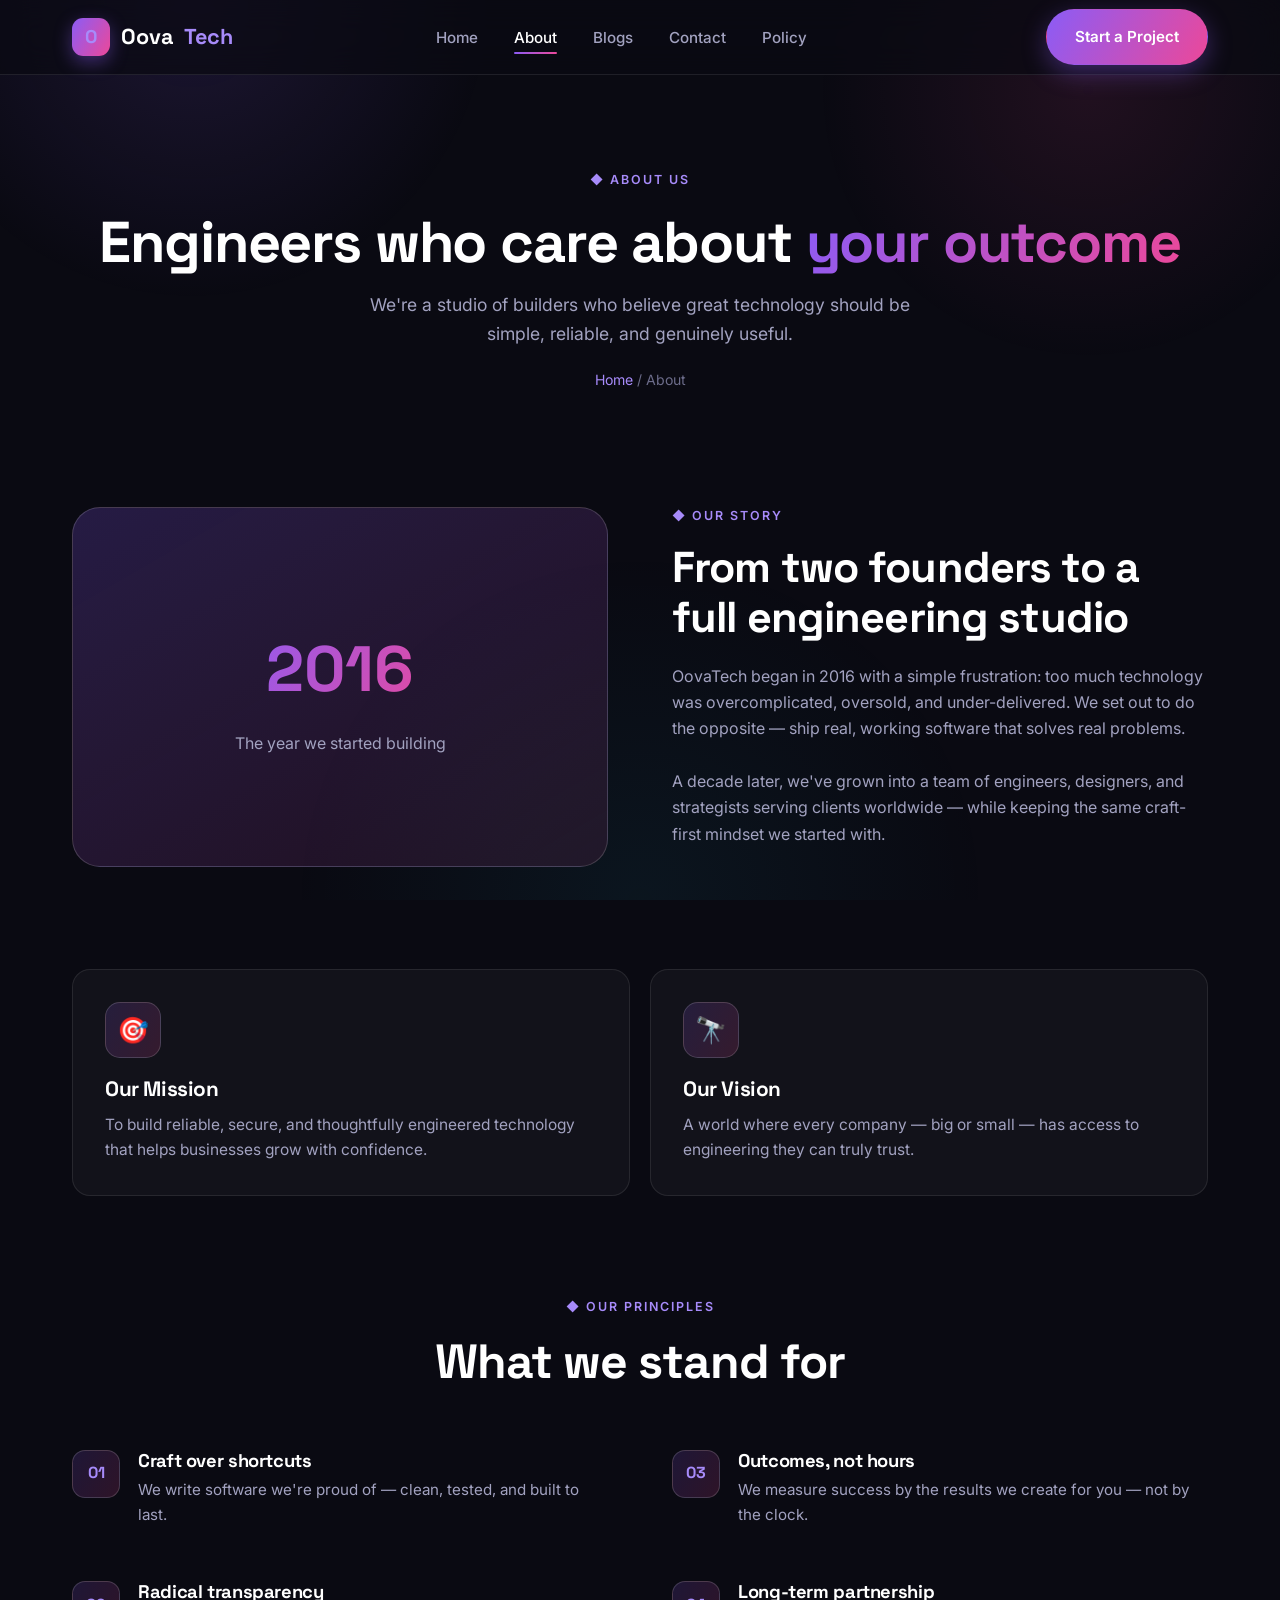
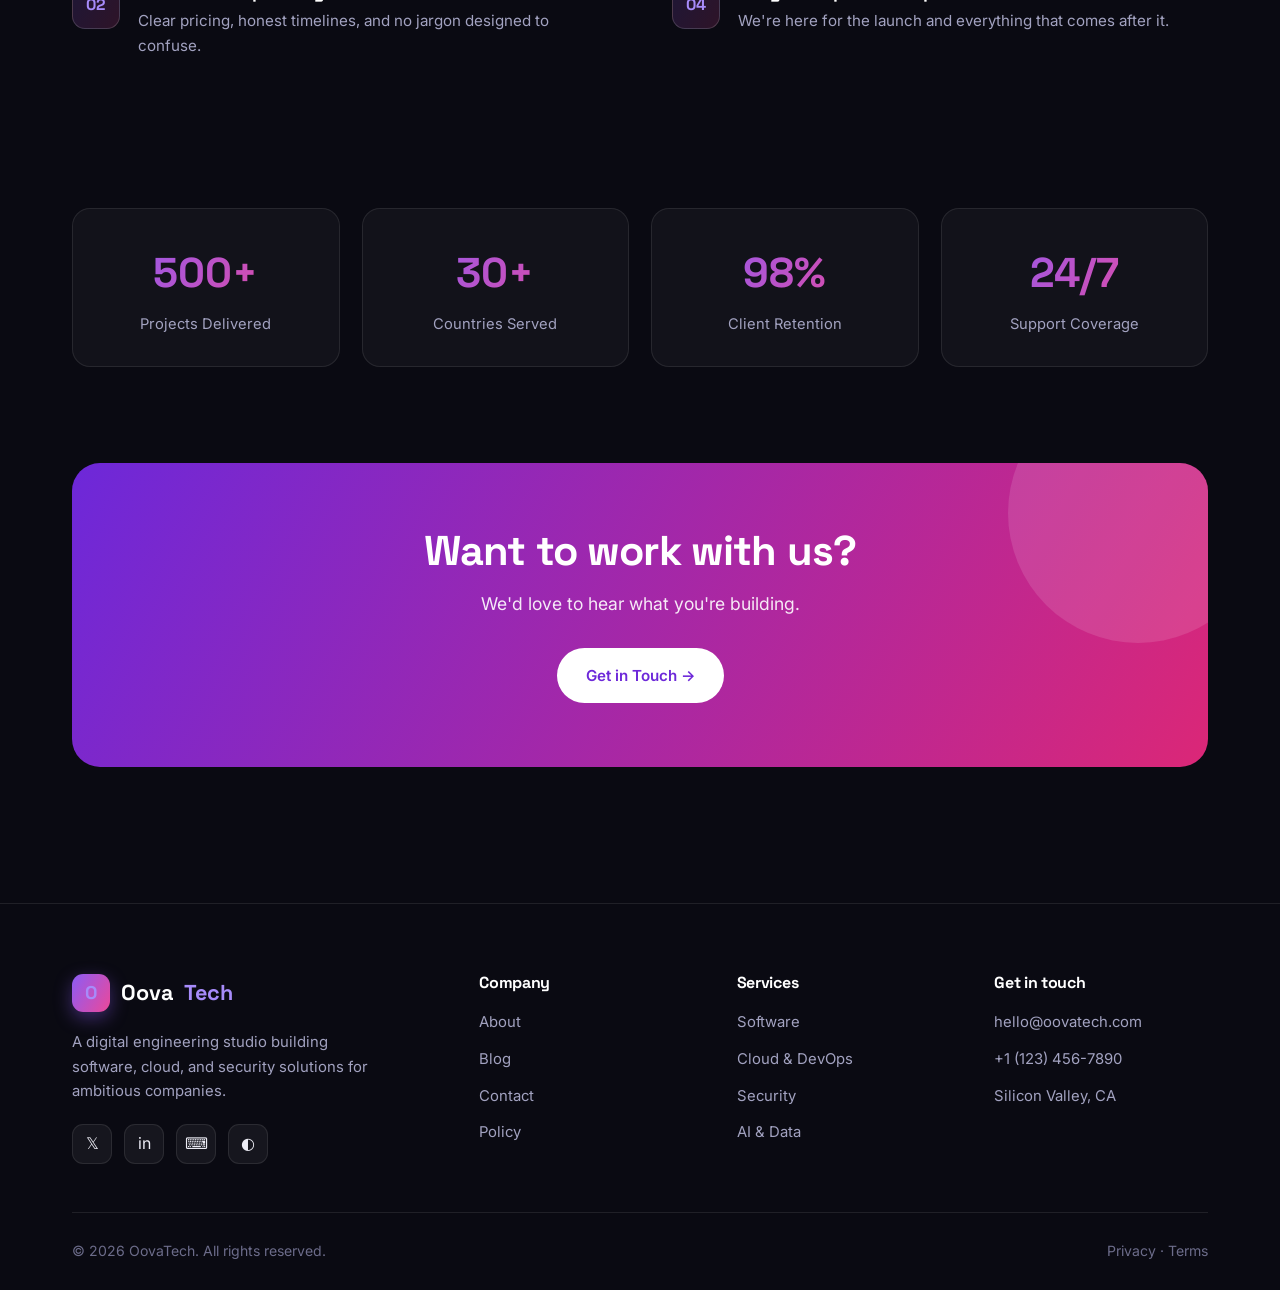
==== about.html @ 1ac3c8c9 "first commit" ====
<!DOCTYPE html>
<html lang="en">
<head>
  <meta charset="UTF-8" />
  <meta name="viewport" content="width=device-width, initial-scale=1.0" />
  <meta name="description" content="About OovaTech — our story, mission, and the principles behind how we build." />
  <title>About — OovaTech</title>
  <link rel="preconnect" href="https://fonts.googleapis.com" />
  <link rel="preconnect" href="https://fonts.gstatic.com" crossorigin />
  <link href="https://fonts.googleapis.com/css2?family=Inter:wght@400;500;600;700&family=Space+Grotesk:wght@500;600;700&display=swap" rel="stylesheet" />
  <link rel="stylesheet" href="css/style.css" />
</head>
<body>

  <header class="header">
    <div class="container nav">
      <a href="index.html" class="logo"><span class="logo-mark">O</span> Oova<span>Tech</span></a>
      <nav>
        <ul class="nav-links">
          <li><a href="index.html">Home</a></li>
          <li><a href="about.html" class="active">About</a></li>
          <li><a href="blogs.html">Blogs</a></li>
          <li><a href="contact.html">Contact</a></li>
          <li><a href="policy.html">Policy</a></li>
          <li><a href="contact.html" class="btn btn-primary">Start a Project</a></li>
        </ul>
      </nav>
      <div class="nav-cta">
        <a href="contact.html" class="btn btn-primary">Start a Project</a>
        <button class="hamburger" aria-label="Toggle menu" aria-expanded="false"><span></span><span></span><span></span></button>
      </div>
    </div>
  </header>

  <section class="page-hero">
    <div class="container">
      <span class="eyebrow">◆ About Us</span>
      <h1>Engineers who care about <span class="grad-text">your outcome</span></h1>
      <p>We're a studio of builders who believe great technology should be simple, reliable, and genuinely useful.</p>
      <div class="breadcrumb"><a href="index.html">Home</a> / About</div>
    </div>
  </section>

  <!-- Story -->
  <section class="section" style="padding-top:40px">
    <div class="container split">
      <div class="visual-card"><div><div class="big grad-text">2016</div><div class="cap">The year we started building</div></div></div>
      <div>
        <span class="eyebrow">◆ Our Story</span>
        <h2>From two founders to a full engineering studio</h2>
        <p>OovaTech began in 2016 with a simple frustration: too much technology was overcomplicated, oversold, and under-delivered. We set out to do the opposite — ship real, working software that solves real problems.</p>
        <p>A decade later, we've grown into a team of engineers, designers, and strategists serving clients worldwide — while keeping the same craft-first mindset we started with.</p>
      </div>
    </div>
  </section>

  <!-- Mission / Vision -->
  <section class="section" style="padding-top:0">
    <div class="container">
      <div class="bento" style="grid-template-columns:repeat(2,1fr)">
        <div class="tile"><div class="ic">🎯</div><h3>Our Mission</h3><p>To build reliable, secure, and thoughtfully engineered technology that helps businesses grow with confidence.</p></div>
        <div class="tile"><div class="ic">🔭</div><h3>Our Vision</h3><p>A world where every company — big or small — has access to engineering they can truly trust.</p></div>
      </div>
    </div>
  </section>

  <!-- Values -->
  <section class="section" style="padding-top:0">
    <div class="container">
      <div class="section-head">
        <span class="eyebrow">◆ Our Principles</span>
        <h2>What we stand for</h2>
      </div>
      <div class="split" style="align-items:start">
        <div>
          <div class="value-item"><div class="value-num">01</div><div><h3>Craft over shortcuts</h3><p>We write software we're proud of — clean, tested, and built to last.</p></div></div>
          <div class="value-item"><div class="value-num">02</div><div><h3>Radical transparency</h3><p>Clear pricing, honest timelines, and no jargon designed to confuse.</p></div></div>
        </div>
        <div>
          <div class="value-item"><div class="value-num">03</div><div><h3>Outcomes, not hours</h3><p>We measure success by the results we create for you — not by the clock.</p></div></div>
          <div class="value-item"><div class="value-num">04</div><div><h3>Long-term partnership</h3><p>We're here for the launch and everything that comes after it.</p></div></div>
        </div>
      </div>
    </div>
  </section>

  <!-- Stats -->
  <section class="section" style="padding-top:0">
    <div class="container">
      <div class="stats-band">
        <div class="stat"><div class="num grad-text">500+</div><div class="lbl">Projects Delivered</div></div>
        <div class="stat"><div class="num grad-text">30+</div><div class="lbl">Countries Served</div></div>
        <div class="stat"><div class="num grad-text">98%</div><div class="lbl">Client Retention</div></div>
        <div class="stat"><div class="num grad-text">24/7</div><div class="lbl">Support Coverage</div></div>
      </div>
    </div>
  </section>

  <!-- CTA -->
  <section class="section" style="padding-top:0">
    <div class="container">
      <div class="cta-band">
        <h2>Want to work with us?</h2>
        <p>We'd love to hear what you're building.</p>
        <a href="contact.html" class="btn btn-white">Get in Touch →</a>
      </div>
    </div>
  </section>

  <footer class="footer">
    <div class="container">
      <div class="footer-grid">
        <div class="footer-about">
          <a href="index.html" class="logo"><span class="logo-mark">O</span> Oova<span>Tech</span></a>
          <p>A digital engineering studio building software, cloud, and security solutions for ambitious companies.</p>
          <div class="socials"><a href="#">𝕏</a><a href="#">in</a><a href="#">⌨</a><a href="#">◐</a></div>
        </div>
        <div class="footer-col"><h4>Company</h4><a href="about.html">About</a><a href="blogs.html">Blog</a><a href="contact.html">Contact</a><a href="policy.html">Policy</a></div>
        <div class="footer-col"><h4>Services</h4><a href="index.html#services">Software</a><a href="index.html#services">Cloud &amp; DevOps</a><a href="index.html#services">Security</a><a href="index.html#services">AI &amp; Data</a></div>
        <div class="footer-col"><h4>Get in touch</h4><a href="mailto:hello@oovatech.com">hello@oovatech.com</a><a href="tel:+11234567890">+1 (123) 456-7890</a><a href="#">Silicon Valley, CA</a></div>
      </div>
      <div class="footer-bottom">
        <p>© <span class="year">2026</span> OovaTech. All rights reserved.</p>
        <p><a href="policy.html">Privacy</a> · <a href="policy.html#terms">Terms</a></p>
      </div>
    </div>
  </footer>

  <script src="js/main.js"></script>
</body>
</html>
---- css/style.css ----
/* ==========================================================
   OovaTech — "Midnight" Dark Theme
   Full responsive redesign
   ========================================================== */

:root {
  --bg: #0a0a12;
  --bg-2: #101020;
  --bg-3: #16162b;
  --card: rgba(255, 255, 255, .035);
  --card-hover: rgba(255, 255, 255, .06);
  --border: rgba(255, 255, 255, .09);
  --border-strong: rgba(255, 255, 255, .16);

  --text: #ececf5;
  --text-soft: #a2a2c0;
  --text-dim: #6c6c8a;

  --violet: #8b5cf6;
  --violet-light: #a78bfa;
  --fuchsia: #ec4899;
  --cyan: #22d3ee;
  --grad: linear-gradient(120deg, #8b5cf6, #ec4899);
  --grad-soft: linear-gradient(120deg, rgba(139,92,246,.16), rgba(236,72,153,.16));

  --radius: 18px;
  --radius-sm: 12px;
  --radius-lg: 28px;
  --max: 1180px;
  --header-h: 74px;
  --ease: .3s cubic-bezier(.4, 0, .2, 1);
}

* { margin: 0; padding: 0; box-sizing: border-box; }
html { scroll-behavior: smooth; }

body {
  font-family: 'Inter', -apple-system, BlinkMacSystemFont, 'Segoe UI', Roboto, sans-serif;
  background: var(--bg);
  color: var(--text);
  line-height: 1.65;
  -webkit-font-smoothing: antialiased;
  overflow-x: hidden;
  position: relative;
}

/* Ambient glow background */
body::before {
  content: '';
  position: fixed;
  inset: 0;
  z-index: -1;
  background:
    radial-gradient(600px circle at 15% 0%, rgba(139, 92, 246, .14), transparent 50%),
    radial-gradient(600px circle at 85% 10%, rgba(236, 72, 153, .10), transparent 45%),
    radial-gradient(700px circle at 50% 100%, rgba(34, 211, 238, .06), transparent 50%);
  pointer-events: none;
}

img { max-width: 100%; display: block; }
a { text-decoration: none; color: inherit; }
ul { list-style: none; }

h1, h2, h3, h4 {
  font-family: 'Space Grotesk', 'Inter', sans-serif;
  line-height: 1.15;
  font-weight: 700;
  color: #fff;
  letter-spacing: -.02em;
}

.container { width: 100%; max-width: var(--max); margin: 0 auto; padding: 0 22px; }

.section { padding: 96px 0; }

.grad-text {
  background: var(--grad);
  -webkit-background-clip: text;
  background-clip: text;
  -webkit-text-fill-color: transparent;
}

.eyebrow {
  display: inline-flex;
  align-items: center;
  gap: 8px;
  color: var(--violet-light);
  font-weight: 600;
  font-size: .78rem;
  letter-spacing: 2px;
  text-transform: uppercase;
}

.section-head { text-align: center; max-width: 620px; margin: 0 auto 60px; }
.section-head h2 { font-size: clamp(2rem, 4.5vw, 3rem); margin: 16px 0 14px; }
.section-head p { color: var(--text-soft); font-size: 1.08rem; }

/* ===== Buttons ===== */
.btn {
  display: inline-flex;
  align-items: center;
  gap: 9px;
  padding: 14px 28px;
  border-radius: 40px;
  font-weight: 600;
  font-size: .95rem;
  cursor: pointer;
  border: 1px solid transparent;
  transition: var(--ease);
  white-space: nowrap;
}
.btn-primary { background: var(--grad); color: #fff; box-shadow: 0 8px 24px rgba(139, 92, 246, .35); }
.btn-primary:hover { transform: translateY(-2px); box-shadow: 0 12px 32px rgba(236, 72, 153, .45); }
.btn-ghost { background: rgba(255,255,255,.04); color: #fff; border-color: var(--border-strong); }
.btn-ghost:hover { background: rgba(255,255,255,.09); transform: translateY(-2px); }

/* ===== Header ===== */
.header {
  position: sticky;
  top: 0;
  z-index: 1000;
  background: rgba(10, 10, 18, .72);
  backdrop-filter: blur(16px);
  border-bottom: 1px solid var(--border);
}
.nav { height: var(--header-h); display: flex; align-items: center; justify-content: space-between; }
.logo { display: flex; align-items: center; gap: 11px; font-family: 'Space Grotesk', sans-serif; font-weight: 700; font-size: 1.35rem; color: #fff; }
.logo-mark {
  width: 38px; height: 38px;
  border-radius: 11px;
  background: var(--grad);
  display: grid; place-items: center;
  color: #fff; font-weight: 700; font-size: 1.15rem;
  box-shadow: 0 6px 18px rgba(139, 92, 246, .4);
}
.logo span { color: var(--violet-light); }

.nav-links { display: flex; align-items: center; gap: 36px; }
.nav-links a { font-weight: 500; color: var(--text-soft); font-size: .95rem; transition: var(--ease); position: relative; }
.nav-links a:hover, .nav-links a.active { color: #fff; }
.nav-links a.active::after {
  content: ''; position: absolute; left: 0; bottom: -7px;
  width: 100%; height: 2px; background: var(--grad); border-radius: 2px;
}
.nav-cta { display: flex; align-items: center; gap: 14px; }
.nav-links .btn { display: none; }

.hamburger { display: none; flex-direction: column; gap: 5px; background: none; border: none; cursor: pointer; padding: 6px; }
.hamburger span { width: 26px; height: 2.5px; background: #fff; border-radius: 3px; transition: var(--ease); }
.hamburger.open span:nth-child(1) { transform: translateY(7.5px) rotate(45deg); }
.hamburger.open span:nth-child(2) { opacity: 0; }
.hamburger.open span:nth-child(3) { transform: translateY(-7.5px) rotate(-45deg); }

/* ===== Hero ===== */
.hero { padding: 110px 0 90px; text-align: center; }
.hero-badge {
  display: inline-flex; align-items: center; gap: 9px;
  background: var(--grad-soft);
  border: 1px solid var(--border-strong);
  color: var(--text); padding: 8px 18px; border-radius: 40px;
  font-size: .82rem; font-weight: 500; margin-bottom: 28px;
}
.hero-badge .pill { background: var(--grad); color: #fff; padding: 2px 10px; border-radius: 20px; font-size: .72rem; font-weight: 700; }
.hero h1 { font-size: clamp(2.4rem, 6.5vw, 4.6rem); max-width: 900px; margin: 0 auto 24px; line-height: 1.08; }
.hero p { font-size: clamp(1.05rem, 2vw, 1.25rem); color: var(--text-soft); max-width: 620px; margin: 0 auto 38px; }
.hero-actions { display: flex; gap: 15px; justify-content: center; flex-wrap: wrap; }
.hero-trust { margin-top: 60px; }
.hero-trust .lbl { color: var(--text-dim); font-size: .8rem; letter-spacing: 1.5px; text-transform: uppercase; margin-bottom: 20px; }
.hero-logos { display: flex; gap: 40px; justify-content: center; flex-wrap: wrap; opacity: .7; }
.hero-logos span { font-family: 'Space Grotesk', sans-serif; font-weight: 700; font-size: 1.25rem; color: var(--text-soft); }

/* ===== Stats band ===== */
.stats-band {
  display: grid; grid-template-columns: repeat(4, 1fr); gap: 22px;
}
.stat {
  background: var(--card);
  border: 1px solid var(--border);
  border-radius: var(--radius);
  padding: 30px 24px;
  text-align: center;
}
.stat .num { font-family: 'Space Grotesk', sans-serif; font-size: 2.6rem; font-weight: 700; }
.stat .lbl { color: var(--text-soft); font-size: .92rem; margin-top: 4px; }

/* ===== Bento / cards ===== */
.bento {
  display: grid;
  grid-template-columns: repeat(3, 1fr);
  gap: 20px;
}
.tile {
  background: var(--card);
  border: 1px solid var(--border);
  border-radius: var(--radius);
  padding: 32px;
  transition: var(--ease);
  position: relative;
  overflow: hidden;
}
.tile::after {
  content: '';
  position: absolute;
  inset: 0;
  background: var(--grad-soft);
  opacity: 0;
  transition: var(--ease);
  pointer-events: none;
}
.tile:hover { transform: translateY(-6px); border-color: var(--border-strong); background: var(--card-hover); }
.tile:hover::after { opacity: 1; }
.tile > * { position: relative; z-index: 1; }
.tile.wide { grid-column: span 2; }
.tile .ic {
  width: 56px; height: 56px; border-radius: 15px;
  background: var(--grad-soft);
  border: 1px solid var(--border-strong);
  display: grid; place-items: center; font-size: 1.6rem; margin-bottom: 20px;
}
.tile h3 { font-size: 1.3rem; margin-bottom: 10px; }
.tile p { color: var(--text-soft); font-size: .97rem; }

/* ===== Split ===== */
.split { display: grid; grid-template-columns: 1fr 1fr; gap: 64px; align-items: center; }
.split h2 { font-size: clamp(1.9rem, 4vw, 2.7rem); margin: 16px 0 20px; }
.split p { color: var(--text-soft); margin-bottom: 26px; }
.check-list li { display: flex; align-items: flex-start; gap: 13px; margin-bottom: 15px; color: var(--text-soft); }
.check-list .tick {
  flex-shrink: 0; width: 24px; height: 24px; border-radius: 50%;
  background: var(--grad); color: #fff; display: grid; place-items: center;
  font-size: .72rem; font-weight: 800;
}
.visual-card {
  border-radius: var(--radius-lg);
  background: linear-gradient(150deg, rgba(139,92,246,.22), rgba(236,72,153,.1));
  border: 1px solid var(--border-strong);
  min-height: 360px;
  display: grid; place-items: center;
  padding: 40px; text-align: center;
  position: relative; overflow: hidden;
}
.visual-card .big { font-family: 'Space Grotesk', sans-serif; font-size: 4rem; font-weight: 700; }
.visual-card .cap { color: var(--text-soft); margin-top: 8px; }

/* ===== Process ===== */
.process-grid { display: grid; grid-template-columns: repeat(4, 1fr); gap: 22px; }
.step {
  background: var(--card);
  border: 1px solid var(--border);
  border-radius: var(--radius);
  padding: 30px 26px;
  position: relative;
}
.step .step-num {
  font-family: 'Space Grotesk', sans-serif;
  font-size: 2.6rem; font-weight: 700;
  background: var(--grad); -webkit-background-clip: text; background-clip: text; -webkit-text-fill-color: transparent;
  line-height: 1; margin-bottom: 14px;
}
.step h3 { font-size: 1.15rem; margin-bottom: 8px; }
.step p { color: var(--text-soft); font-size: .93rem; }

/* ===== Blog cards ===== */
.blog-grid { display: grid; grid-template-columns: repeat(3, 1fr); gap: 22px; }
.blog-card {
  background: var(--card);
  border: 1px solid var(--border);
  border-radius: var(--radius);
  overflow: hidden;
  transition: var(--ease);
  display: flex; flex-direction: column;
}
.blog-card:hover { transform: translateY(-6px); border-color: var(--border-strong); }
.blog-thumb {
  height: 170px; display: grid; place-items: center; font-size: 2.8rem;
  background: linear-gradient(135deg, #6d28d9, #db2777);
}
.blog-card:nth-child(3n+2) .blog-thumb { background: linear-gradient(135deg, #0891b2, #7c3aed); }
.blog-card:nth-child(3n) .blog-thumb { background: linear-gradient(135deg, #db2777, #f59e0b); }
.blog-body { padding: 26px; flex: 1; display: flex; flex-direction: column; }
.blog-tag {
  align-self: flex-start;
  background: var(--grad-soft); border: 1px solid var(--border-strong);
  color: var(--violet-light); font-size: .74rem; font-weight: 600;
  padding: 4px 13px; border-radius: 20px; margin-bottom: 15px;
}
.blog-body h3 { font-size: 1.18rem; margin-bottom: 10px; }
.blog-body p { color: var(--text-soft); font-size: .93rem; margin-bottom: 18px; flex: 1; }
.blog-meta { display: flex; justify-content: space-between; align-items: center; font-size: .82rem; color: var(--text-dim); border-top: 1px solid var(--border); padding-top: 16px; }
.read-more { color: var(--violet-light); font-weight: 600; }

/* ===== CTA ===== */
.cta-band {
  border-radius: var(--radius-lg);
  background: linear-gradient(120deg, #6d28d9, #db2777);
  padding: 64px 44px;
  text-align: center;
  position: relative;
  overflow: hidden;
}
.cta-band::before {
  content: ''; position: absolute; top: -80px; right: -60px;
  width: 260px; height: 260px; border-radius: 50%;
  background: rgba(255,255,255,.12);
}
.cta-band h2 { font-size: clamp(1.8rem, 4vw, 2.6rem); margin-bottom: 14px; position: relative; }
.cta-band p { color: rgba(255,255,255,.9); margin-bottom: 30px; font-size: 1.1rem; position: relative; }
.cta-band .btn-white { background: #fff; color: #6d28d9; position: relative; }
.cta-band .btn-white:hover { transform: translateY(-2px); box-shadow: 0 12px 30px rgba(0,0,0,.3); }

/* ===== Page hero (inner) ===== */
.page-hero { padding: 90px 0 70px; text-align: center; }
.page-hero h1 { font-size: clamp(2.2rem, 6vw, 3.6rem); margin: 18px 0 14px; }
.page-hero p { color: var(--text-soft); max-width: 580px; margin: 0 auto; font-size: 1.1rem; }
.breadcrumb { margin-top: 20px; font-size: .88rem; color: var(--text-dim); }
.breadcrumb a { color: var(--violet-light); }

/* ===== Values ===== */
.value-item { display: flex; gap: 18px; margin-bottom: 28px; }
.value-num {
  flex-shrink: 0; width: 48px; height: 48px; border-radius: 13px;
  background: var(--grad-soft); border: 1px solid var(--border-strong);
  color: var(--violet-light); display: grid; place-items: center;
  font-family: 'Space Grotesk', sans-serif; font-weight: 700;
}
.value-item h3 { font-size: 1.15rem; margin-bottom: 6px; }
.value-item p { color: var(--text-soft); font-size: .95rem; }

/* ===== Contact ===== */
.contact-grid { display: grid; grid-template-columns: 1fr 1.15fr; gap: 44px; }
.contact-info-card {
  display: flex; gap: 16px; padding: 22px;
  background: var(--card); border: 1px solid var(--border);
  border-radius: var(--radius); margin-bottom: 16px; transition: var(--ease);
}
.contact-info-card:hover { border-color: var(--border-strong); background: var(--card-hover); }
.contact-info-card .ic {
  width: 50px; height: 50px; border-radius: 13px; flex-shrink: 0;
  background: var(--grad-soft); border: 1px solid var(--border-strong);
  display: grid; place-items: center; font-size: 1.35rem;
}
.contact-info-card h4 { font-size: 1rem; margin-bottom: 4px; }
.contact-info-card p, .contact-info-card a { color: var(--text-soft); font-size: .93rem; }
.contact-info-card a:hover { color: var(--violet-light); }

.form {
  background: var(--card); border: 1px solid var(--border);
  border-radius: var(--radius); padding: 36px;
}
.form h2 { font-size: 1.5rem; margin-bottom: 22px; }
.form-row { display: grid; grid-template-columns: 1fr 1fr; gap: 18px; }
.field { margin-bottom: 18px; }
.field label { display: block; font-weight: 500; font-size: .88rem; margin-bottom: 8px; color: var(--text-soft); }
.field input, .field textarea, .field select {
  width: 100%; padding: 13px 15px;
  border: 1px solid var(--border); border-radius: var(--radius-sm);
  font-family: inherit; font-size: .95rem;
  background: rgba(255,255,255,.03); color: var(--text);
  transition: var(--ease);
}
.field input::placeholder, .field textarea::placeholder { color: var(--text-dim); }
.field select { color: var(--text); }
.field select option { background: var(--bg-3); color: var(--text); }
.field input:focus, .field textarea:focus, .field select:focus {
  outline: none; border-color: var(--violet);
  background: rgba(255,255,255,.05);
  box-shadow: 0 0 0 3px rgba(139, 92, 246, .2);
}
.field textarea { resize: vertical; min-height: 130px; }
.form-note {
  display: none; margin-top: 14px; padding: 13px 16px; border-radius: var(--radius-sm);
  background: rgba(34, 211, 238, .12); border: 1px solid rgba(34, 211, 238, .3);
  color: var(--cyan); font-weight: 500; font-size: .9rem;
}
.form-note.show { display: block; }
.map-box {
  margin-top: 18px; height: 220px; border-radius: var(--radius);
  background: var(--grad-soft); border: 1px solid var(--border);
  display: grid; place-items: center; color: var(--text-soft);
}

/* ===== FAQ ===== */
.faq-item { border: 1px solid var(--border); border-radius: var(--radius-sm); margin-bottom: 14px; overflow: hidden; background: var(--card); }
.faq-q {
  width: 100%; text-align: left; padding: 20px 24px; background: none; border: none;
  font-size: 1.02rem; font-weight: 600; color: #fff; cursor: pointer;
  display: flex; justify-content: space-between; align-items: center; gap: 12px; font-family: inherit;
}
.faq-q .plus { color: var(--violet-light); font-size: 1.5rem; transition: var(--ease); flex-shrink: 0; }
.faq-item.open .faq-q .plus { transform: rotate(45deg); }
.faq-a { max-height: 0; overflow: hidden; transition: max-height .3s ease; padding: 0 24px; color: var(--text-soft); }
.faq-item.open .faq-a { max-height: 320px; padding: 0 24px 22px; }

/* ===== Legal ===== */
.legal { max-width: 820px; margin: 0 auto; }
.legal .updated { color: var(--text-dim); font-size: .9rem; margin-bottom: 32px; }
.legal h2 { font-size: 1.5rem; margin: 40px 0 14px; }
.legal h3 { font-size: 1.12rem; margin: 24px 0 8px; color: var(--text); }
.legal p, .legal li { color: var(--text-soft); margin-bottom: 12px; }
.legal ul { list-style: disc; padding-left: 22px; }
.legal ul li { margin-bottom: 8px; }
.legal a { color: var(--violet-light); }

/* ===== Footer ===== */
.footer { border-top: 1px solid var(--border); padding: 70px 0 28px; margin-top: 40px; }
.footer-grid { display: grid; grid-template-columns: 1.7fr 1fr 1fr 1fr; gap: 44px; margin-bottom: 48px; }
.footer .logo { margin-bottom: 18px; }
.footer-about p { color: var(--text-soft); font-size: .93rem; max-width: 300px; }
.footer h4 { color: #fff; font-size: 1rem; margin-bottom: 18px; }
.footer-col a { display: block; color: var(--text-soft); font-size: .93rem; margin-bottom: 12px; transition: var(--ease); }
.footer-col a:hover { color: var(--violet-light); padding-left: 4px; }
.socials { display: flex; gap: 12px; margin-top: 20px; }
.socials a {
  width: 40px; height: 40px; border-radius: 11px;
  background: rgba(255,255,255,.05); border: 1px solid var(--border);
  display: grid; place-items: center; transition: var(--ease);
}
.socials a:hover { background: var(--grad); border-color: transparent; transform: translateY(-3px); }
.footer-bottom {
  border-top: 1px solid var(--border); padding-top: 26px;
  display: flex; justify-content: space-between; align-items: center;
  flex-wrap: wrap; gap: 12px; font-size: .88rem; color: var(--text-dim);
}
.footer-bottom a { color: var(--text-dim); }
.footer-bottom a:hover { color: var(--violet-light); }

/* ==========================================================
   RESPONSIVE
   ========================================================== */
@media (max-width: 992px) {
  .split { grid-template-columns: 1fr; gap: 40px; }
  .contact-grid { grid-template-columns: 1fr; }
  .bento, .blog-grid { grid-template-columns: repeat(2, 1fr); }
  .tile.wide { grid-column: span 2; }
  .stats-band { grid-template-columns: repeat(2, 1fr); }
  .process-grid { grid-template-columns: repeat(2, 1fr); }
  .footer-grid { grid-template-columns: 1fr 1fr; gap: 34px; }
}

@media (max-width: 768px) {
  .section { padding: 64px 0; }

  .hamburger { display: flex; }
  .nav-links {
    position: fixed; top: var(--header-h); right: 0;
    width: 80%; max-width: 330px; height: calc(100vh - var(--header-h));
    background: var(--bg-2); flex-direction: column; align-items: flex-start;
    gap: 0; padding: 28px; box-shadow: -10px 0 40px rgba(0,0,0,.5);
    transform: translateX(110%); transition: transform var(--ease);
    border-left: 1px solid var(--border);
  }
  .nav-links.open { transform: translateX(0); }
  .nav-links a { width: 100%; padding: 16px 0; border-bottom: 1px solid var(--border); font-size: 1.05rem; }
  .nav-links a.active::after { display: none; }
  .nav-cta .btn { display: none; }
  .nav-links .btn { display: inline-flex !important; margin-top: 18px; width: 100%; justify-content: center; }

  .bento, .blog-grid, .process-grid { grid-template-columns: 1fr; }
  .tile.wide { grid-column: span 1; }
  .stats-band { grid-template-columns: repeat(2, 1fr); gap: 14px; }
  .form-row { grid-template-columns: 1fr; }
  .footer-grid { grid-template-columns: 1fr; gap: 30px; }
  .footer-bottom { flex-direction: column; text-align: center; }
  .cta-band { padding: 44px 24px; }
  .hero-actions .btn { flex: 1; justify-content: center; }
  .hero-logos { gap: 26px; }
}

@media (max-width: 420px) {
  .container { padding: 0 16px; }
  .stat .num { font-size: 2rem; }
  .visual-card .big { font-size: 3rem; }
}

@media (prefers-reduced-motion: reduce) {
  * { animation: none !important; transition: none !important; scroll-behavior: auto !important; }
}
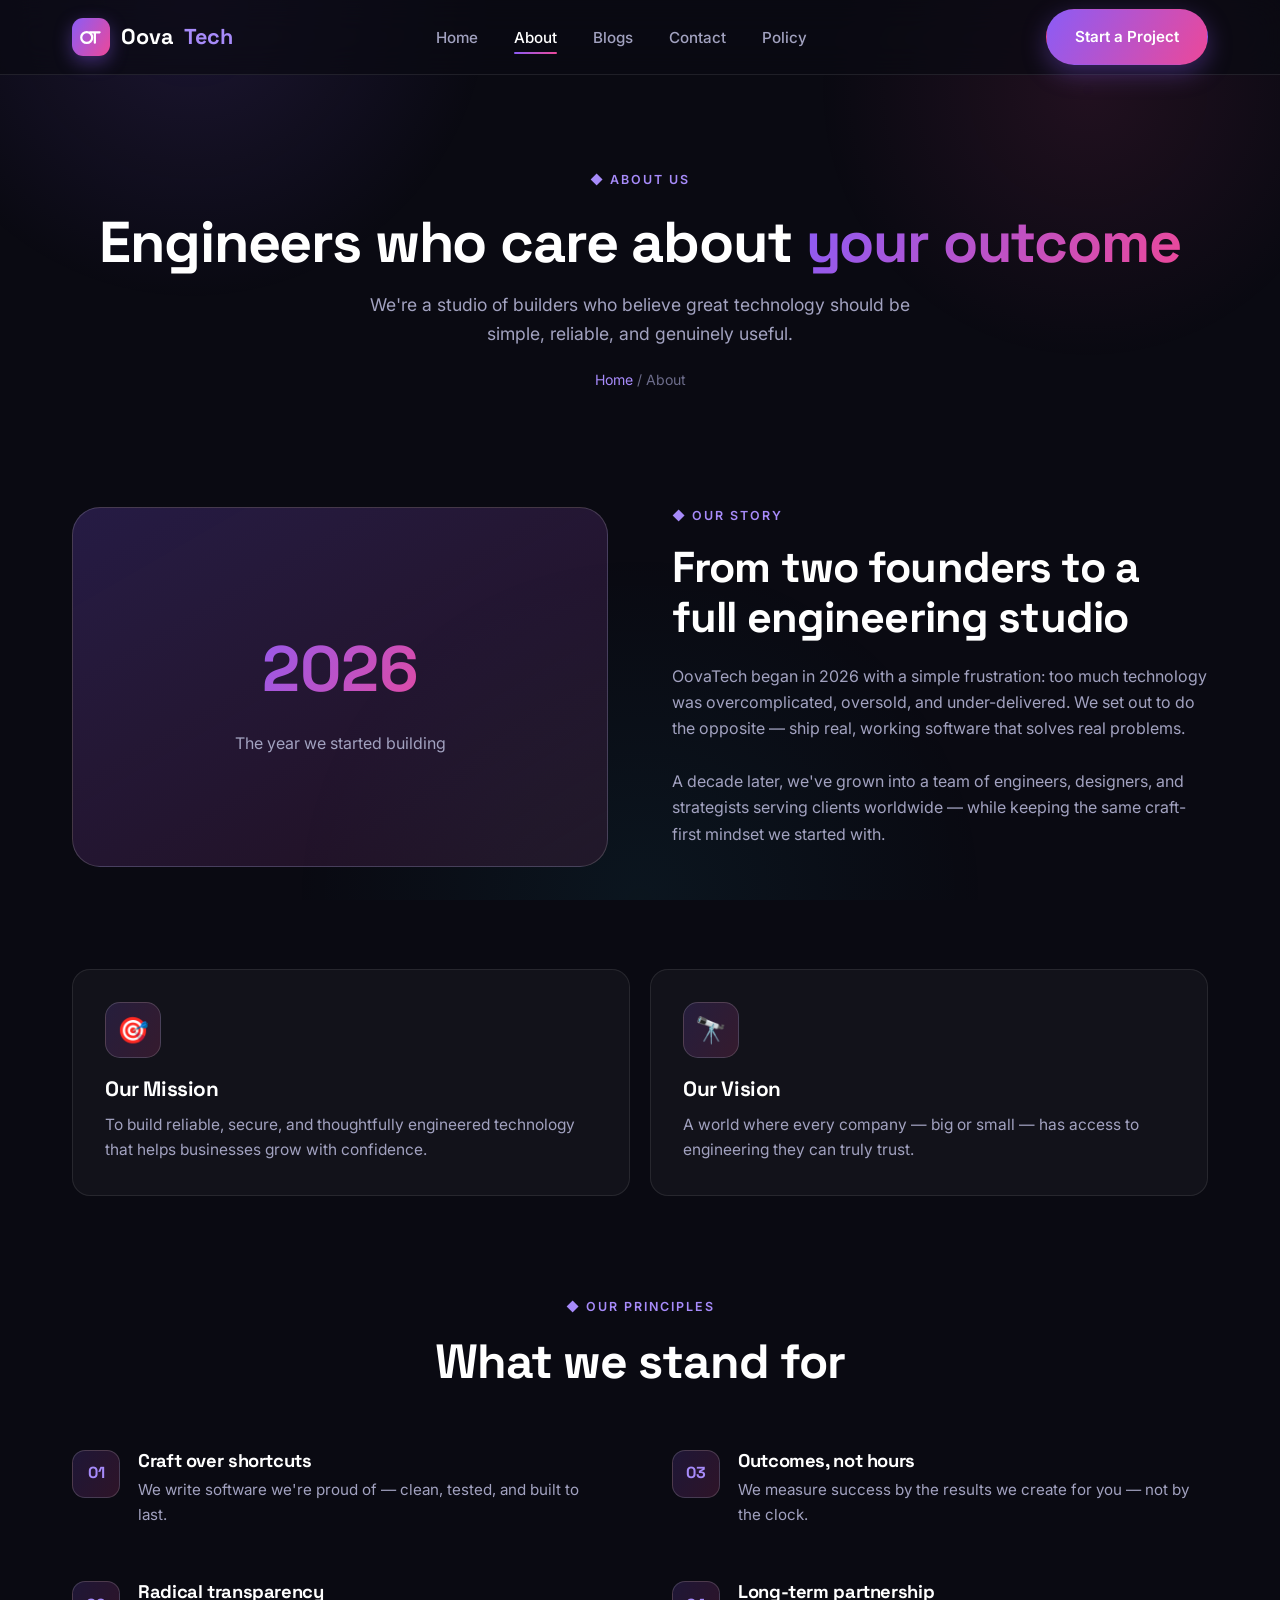
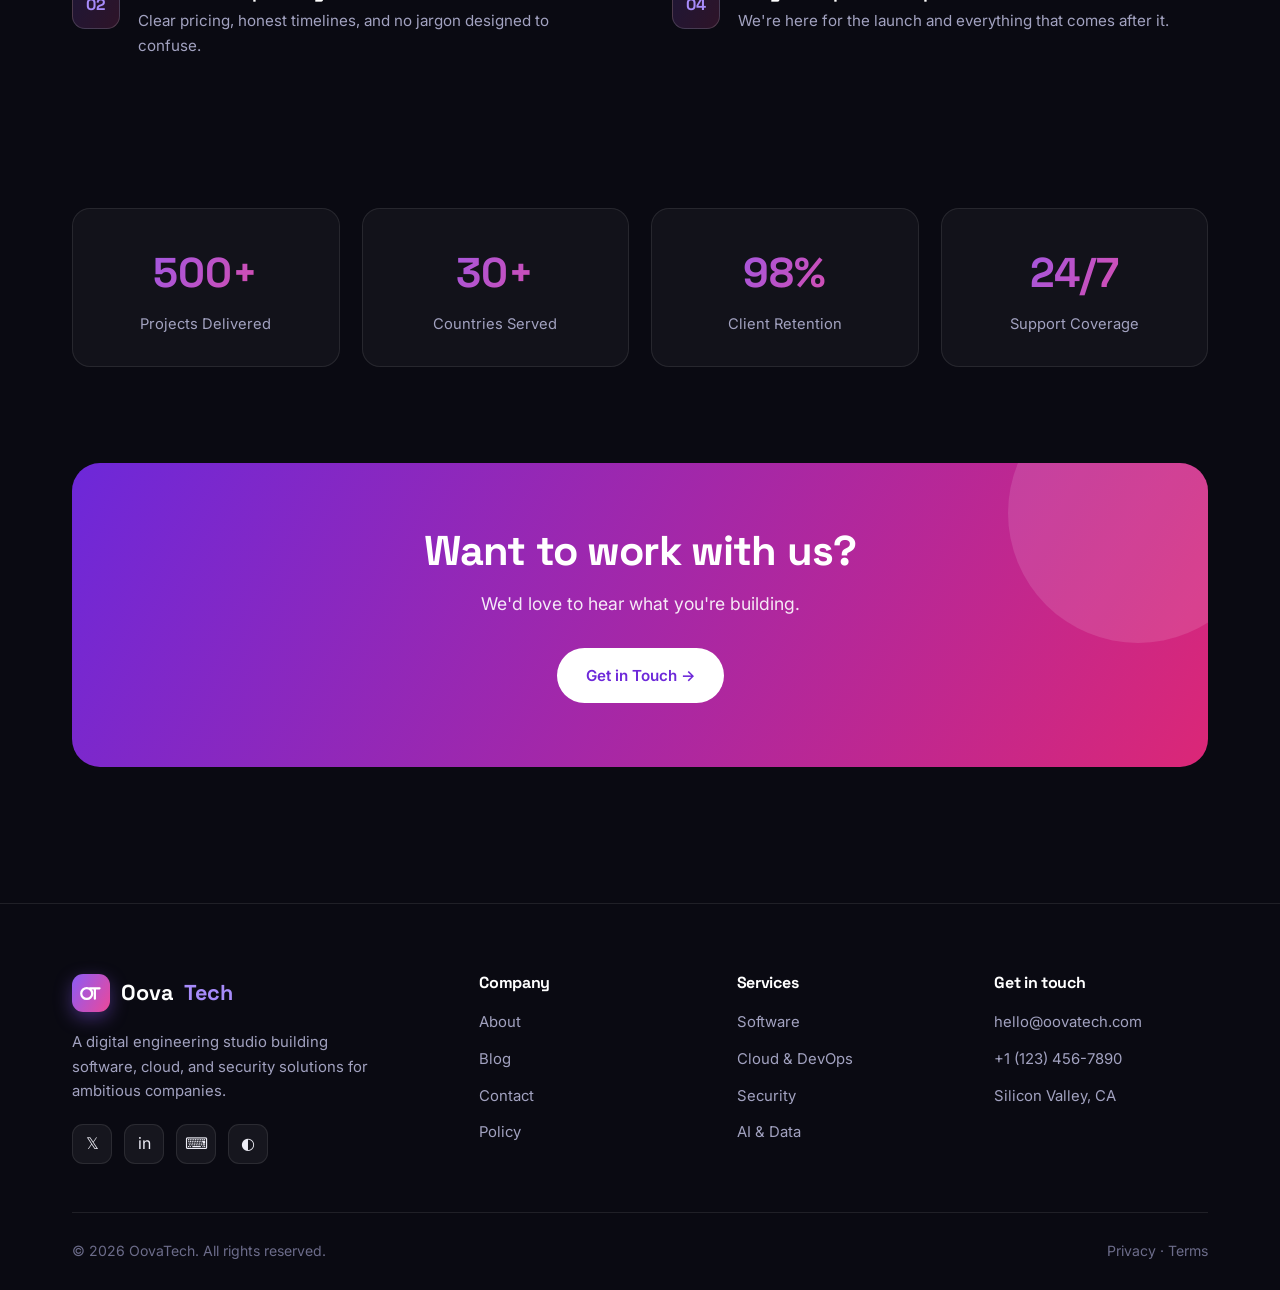
==== commit 021a660e: "logo" ====
--- a/about.html
+++ b/about.html
@@ -8,13 +8,14 @@
   <link rel="preconnect" href="https://fonts.googleapis.com" />
   <link rel="preconnect" href="https://fonts.gstatic.com" crossorigin />
   <link href="https://fonts.googleapis.com/css2?family=Inter:wght@400;500;600;700&family=Space+Grotesk:wght@500;600;700&display=swap" rel="stylesheet" />
+  <link rel="icon" type="image/svg+xml" href="favicon.svg" />
   <link rel="stylesheet" href="css/style.css" />
 </head>
 <body>
 
   <header class="header">
     <div class="container nav">
-      <a href="index.html" class="logo"><span class="logo-mark">O</span> Oova<span>Tech</span></a>
+      <a href="index.html" class="logo"><span class="logo-mark"><svg viewBox="0 0 28 24" width="24" height="21" xmlns="http://www.w3.org/2000/svg" fill="none" stroke="#fff" stroke-width="2.6" stroke-linecap="round"><circle cx="9" cy="12" r="6.4"/><path d="M13 6 H24 M18.5 6 V18"/></svg></span> Oova<span>Tech</span></a>
       <nav>
         <ul class="nav-links">
           <li><a href="index.html">Home</a></li>
@@ -44,11 +45,11 @@
   <!-- Story -->
   <section class="section" style="padding-top:40px">
     <div class="container split">
-      <div class="visual-card"><div><div class="big grad-text">2016</div><div class="cap">The year we started building</div></div></div>
+      <div class="visual-card"><div><div class="big grad-text">2026</div><div class="cap">The year we started building</div></div></div>
       <div>
         <span class="eyebrow">◆ Our Story</span>
         <h2>From two founders to a full engineering studio</h2>
-        <p>OovaTech began in 2016 with a simple frustration: too much technology was overcomplicated, oversold, and under-delivered. We set out to do the opposite — ship real, working software that solves real problems.</p>
+        <p>OovaTech began in 2026 with a simple frustration: too much technology was overcomplicated, oversold, and under-delivered. We set out to do the opposite — ship real, working software that solves real problems.</p>
         <p>A decade later, we've grown into a team of engineers, designers, and strategists serving clients worldwide — while keeping the same craft-first mindset we started with.</p>
       </div>
     </div>
@@ -111,7 +112,7 @@
     <div class="container">
       <div class="footer-grid">
         <div class="footer-about">
-          <a href="index.html" class="logo"><span class="logo-mark">O</span> Oova<span>Tech</span></a>
+          <a href="index.html" class="logo"><span class="logo-mark"><svg viewBox="0 0 28 24" width="24" height="21" xmlns="http://www.w3.org/2000/svg" fill="none" stroke="#fff" stroke-width="2.6" stroke-linecap="round"><circle cx="9" cy="12" r="6.4"/><path d="M13 6 H24 M18.5 6 V18"/></svg></span> Oova<span>Tech</span></a>
           <p>A digital engineering studio building software, cloud, and security solutions for ambitious companies.</p>
           <div class="socials"><a href="#">𝕏</a><a href="#">in</a><a href="#">⌨</a><a href="#">◐</a></div>
         </div>
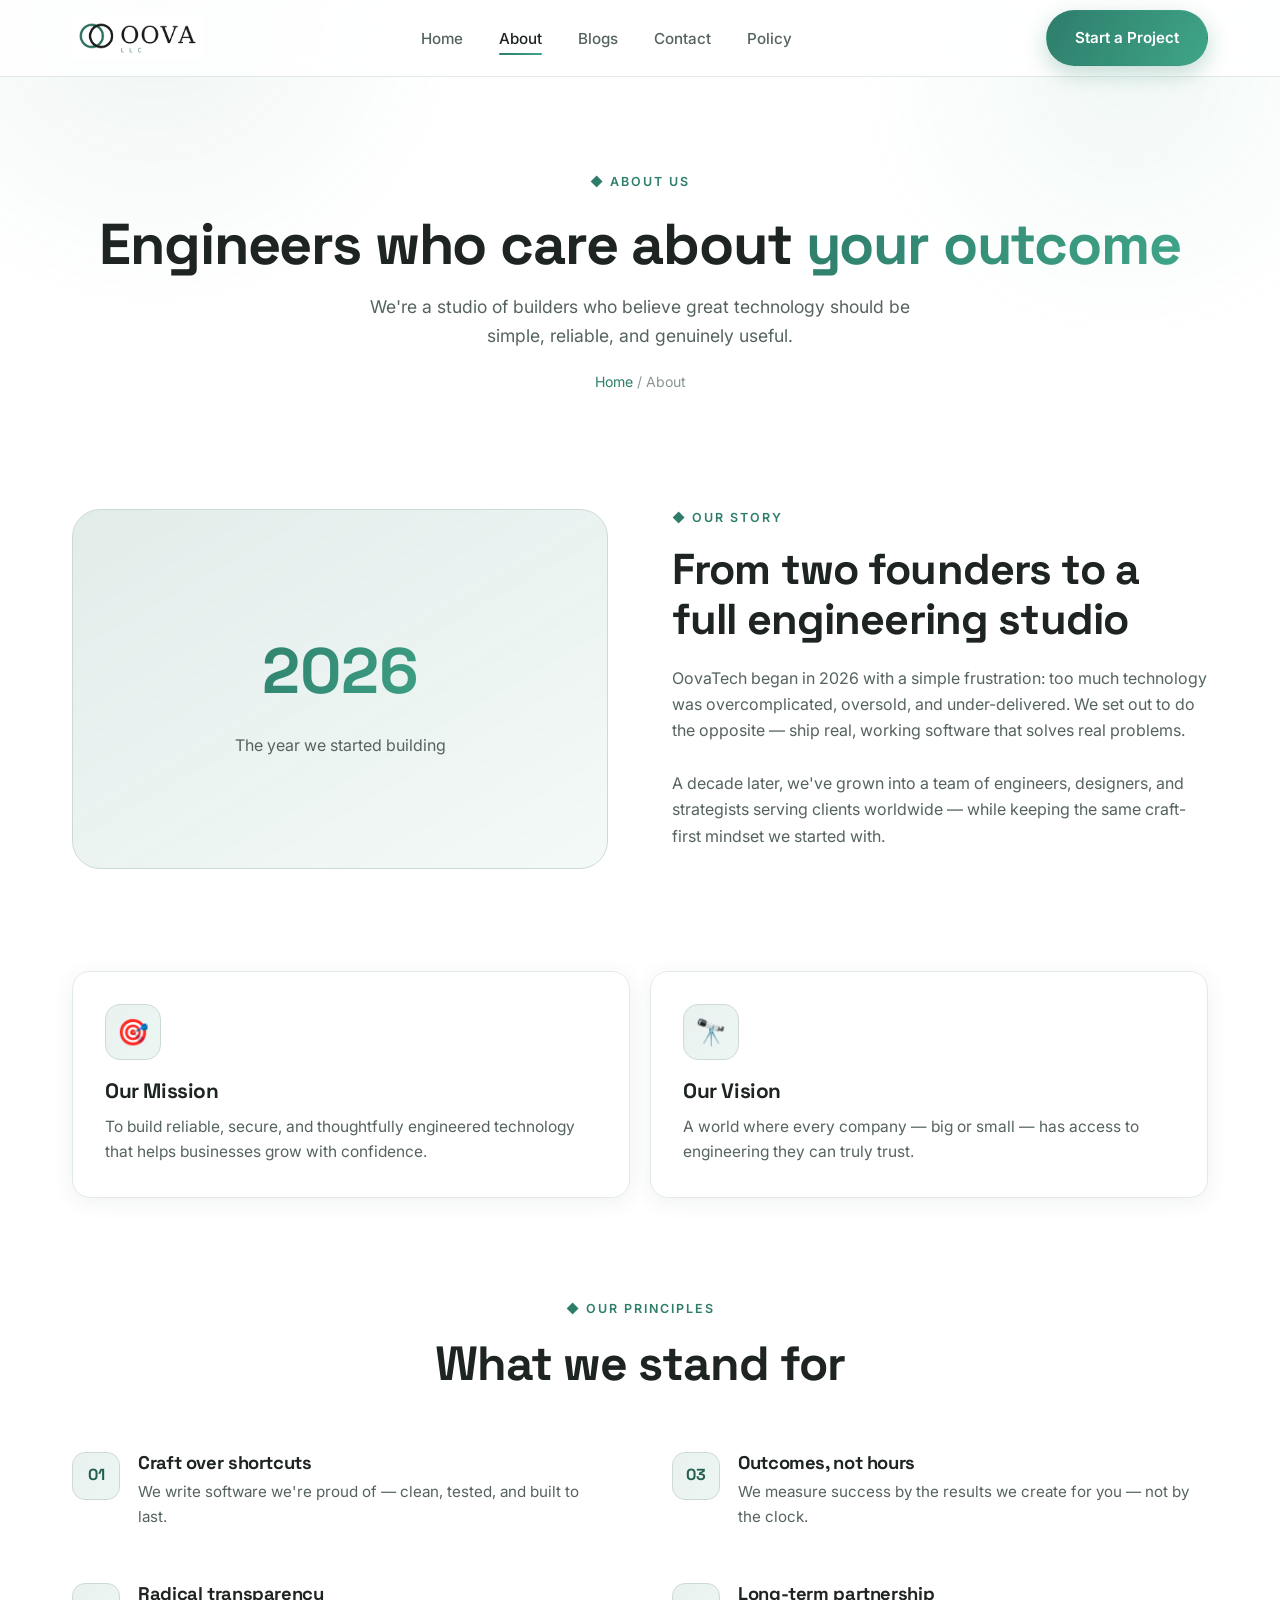
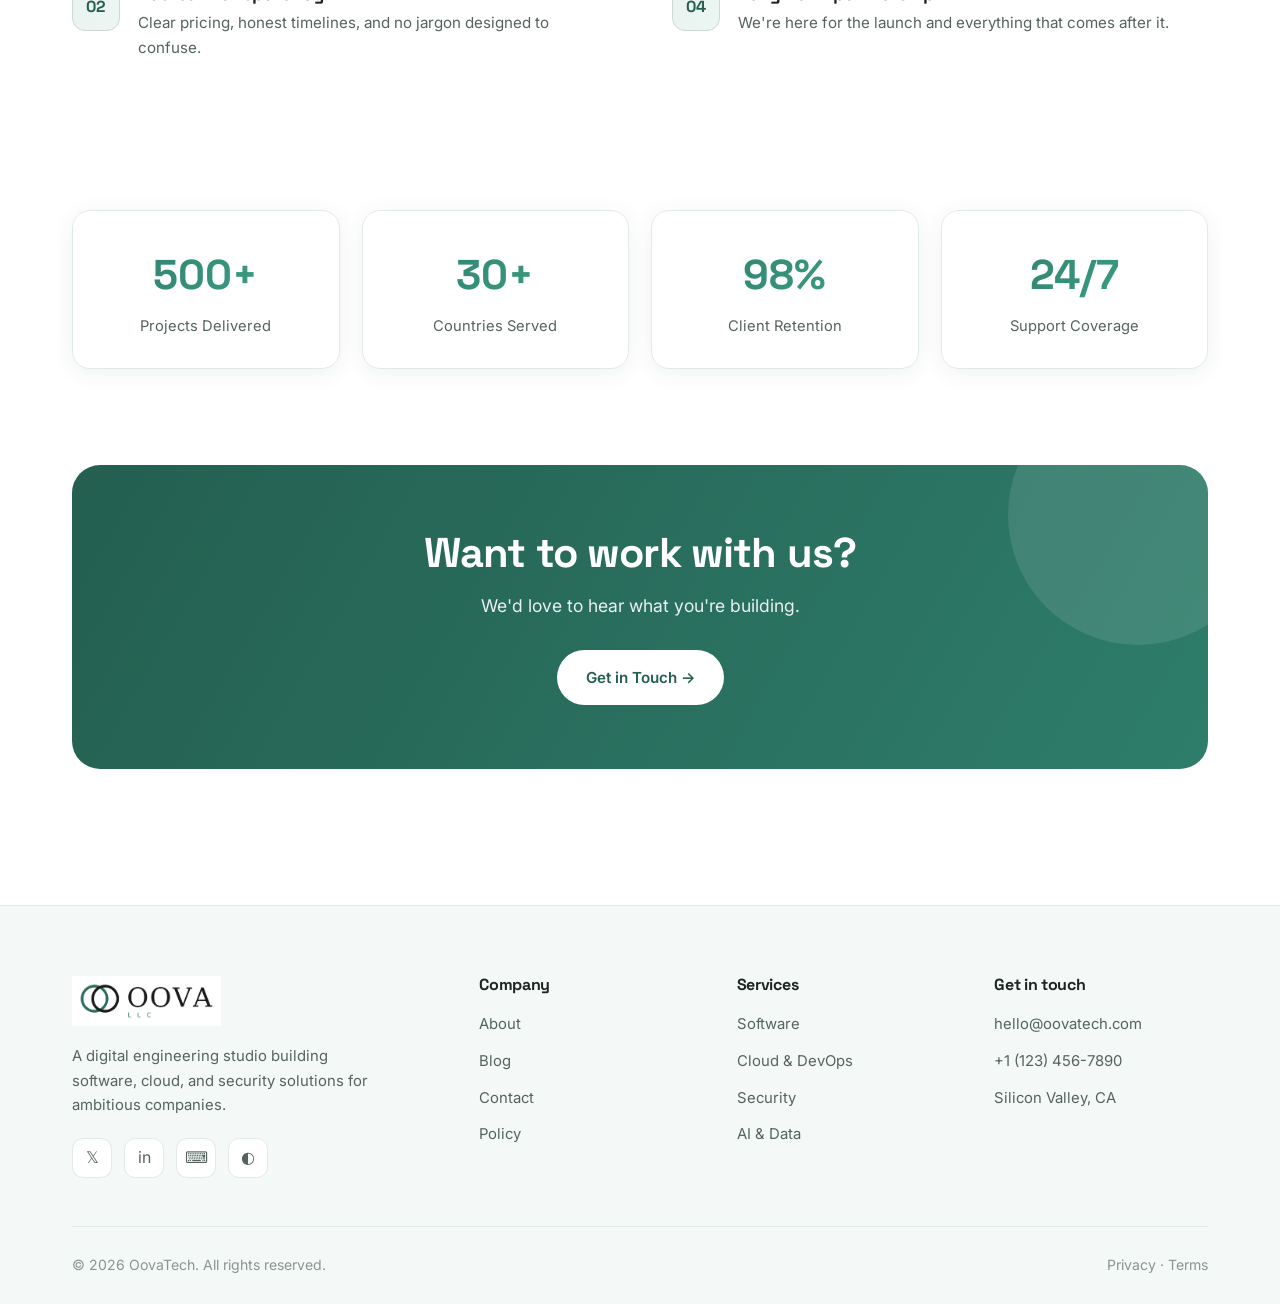
==== commit ef26542d: "theme color change" ====
--- a/about.html
+++ b/about.html
@@ -15,7 +15,7 @@
 
   <header class="header">
     <div class="container nav">
-      <a href="index.html" class="logo"><span class="logo-mark"><svg viewBox="0 0 28 24" width="24" height="21" xmlns="http://www.w3.org/2000/svg" fill="none" stroke="#fff" stroke-width="2.6" stroke-linecap="round"><circle cx="9" cy="12" r="6.4"/><path d="M13 6 H24 M18.5 6 V18"/></svg></span> Oova<span>Tech</span></a>
+      <a href="index.html" class="logo"><img src="oova.png" alt="OOVA LLC" class="logo-img" /></a>
       <nav>
         <ul class="nav-links">
           <li><a href="index.html">Home</a></li>
@@ -112,7 +112,7 @@
     <div class="container">
       <div class="footer-grid">
         <div class="footer-about">
-          <a href="index.html" class="logo"><span class="logo-mark"><svg viewBox="0 0 28 24" width="24" height="21" xmlns="http://www.w3.org/2000/svg" fill="none" stroke="#fff" stroke-width="2.6" stroke-linecap="round"><circle cx="9" cy="12" r="6.4"/><path d="M13 6 H24 M18.5 6 V18"/></svg></span> Oova<span>Tech</span></a>
+          <a href="index.html" class="logo"><img src="oova.png" alt="OOVA LLC" class="logo-img" /></a>
           <p>A digital engineering studio building software, cloud, and security solutions for ambitious companies.</p>
           <div class="socials"><a href="#">𝕏</a><a href="#">in</a><a href="#">⌨</a><a href="#">◐</a></div>
         </div>
--- a/css/style.css
+++ b/css/style.css
@@ -1,34 +1,37 @@
 /* ==========================================================
-   OovaTech — "Midnight" Dark Theme
-   Full responsive redesign
+   OOVA — Theme based on brand logo
+   Teal-green + charcoal on white · fully responsive
    ========================================================== */
 
 :root {
-  --bg: #0a0a12;
-  --bg-2: #101020;
-  --bg-3: #16162b;
-  --card: rgba(255, 255, 255, .035);
-  --card-hover: rgba(255, 255, 255, .06);
-  --border: rgba(255, 255, 255, .09);
-  --border-strong: rgba(255, 255, 255, .16);
-
-  --text: #ececf5;
-  --text-soft: #a2a2c0;
-  --text-dim: #6c6c8a;
-
-  --violet: #8b5cf6;
-  --violet-light: #a78bfa;
-  --fuchsia: #ec4899;
-  --cyan: #22d3ee;
-  --grad: linear-gradient(120deg, #8b5cf6, #ec4899);
-  --grad-soft: linear-gradient(120deg, rgba(139,92,246,.16), rgba(236,72,153,.16));
+  /* Brand colors pulled from the OOVA logo */
+  --green: #2e7d6b;
+  --green-dark: #245f50;
+  --green-light: #3fa588;
+  --charcoal: #1e2422;
+
+  --bg: #ffffff;
+  --bg-soft: #f4f8f6;
+  --bg-3: #e9f1ee;
+  --card: #ffffff;
+  --border: #e2eae6;
+  --border-strong: #cdd9d3;
+
+  --text: #1e2422;
+  --text-soft: #55635e;
+  --text-dim: #8a968f;
+
+  --grad: linear-gradient(120deg, #2e7d6b, #3fa588);
+  --grad-soft: linear-gradient(120deg, rgba(46,125,107,.10), rgba(63,165,133,.10));
 
   --radius: 18px;
   --radius-sm: 12px;
   --radius-lg: 28px;
   --max: 1180px;
-  --header-h: 74px;
+  --header-h: 76px;
   --ease: .3s cubic-bezier(.4, 0, .2, 1);
+  --shadow: 0 4px 22px rgba(30, 50, 45, .07);
+  --shadow-lg: 0 22px 48px rgba(30, 50, 45, .14);
 }
 
 * { margin: 0; padding: 0; box-sizing: border-box; }
@@ -43,17 +46,14 @@
   overflow-x: hidden;
   position: relative;
 }
-
-/* Ambient glow background */
 body::before {
   content: '';
   position: fixed;
   inset: 0;
   z-index: -1;
   background:
-    radial-gradient(600px circle at 15% 0%, rgba(139, 92, 246, .14), transparent 50%),
-    radial-gradient(600px circle at 85% 10%, rgba(236, 72, 153, .10), transparent 45%),
-    radial-gradient(700px circle at 50% 100%, rgba(34, 211, 238, .06), transparent 50%);
+    radial-gradient(620px circle at 12% 0%, rgba(46, 125, 107, .08), transparent 50%),
+    radial-gradient(560px circle at 88% 8%, rgba(63, 165, 133, .07), transparent 48%);
   pointer-events: none;
 }
 
@@ -65,12 +65,11 @@
   font-family: 'Space Grotesk', 'Inter', sans-serif;
   line-height: 1.15;
   font-weight: 700;
-  color: #fff;
+  color: var(--charcoal);
   letter-spacing: -.02em;
 }
 
 .container { width: 100%; max-width: var(--max); margin: 0 auto; padding: 0 22px; }
-
 .section { padding: 96px 0; }
 
 .grad-text {
@@ -81,14 +80,9 @@
 }
 
 .eyebrow {
-  display: inline-flex;
-  align-items: center;
-  gap: 8px;
-  color: var(--violet-light);
-  font-weight: 600;
-  font-size: .78rem;
-  letter-spacing: 2px;
-  text-transform: uppercase;
+  display: inline-flex; align-items: center; gap: 8px;
+  color: var(--green); font-weight: 600; font-size: .78rem;
+  letter-spacing: 2px; text-transform: uppercase;
 }
 
 .section-head { text-align: center; max-width: 620px; margin: 0 auto 60px; }
@@ -97,66 +91,55 @@
 
 /* ===== Buttons ===== */
 .btn {
-  display: inline-flex;
-  align-items: center;
-  gap: 9px;
-  padding: 14px 28px;
-  border-radius: 40px;
-  font-weight: 600;
-  font-size: .95rem;
-  cursor: pointer;
-  border: 1px solid transparent;
-  transition: var(--ease);
-  white-space: nowrap;
-}
-.btn-primary { background: var(--grad); color: #fff; box-shadow: 0 8px 24px rgba(139, 92, 246, .35); }
-.btn-primary:hover { transform: translateY(-2px); box-shadow: 0 12px 32px rgba(236, 72, 153, .45); }
-.btn-ghost { background: rgba(255,255,255,.04); color: #fff; border-color: var(--border-strong); }
-.btn-ghost:hover { background: rgba(255,255,255,.09); transform: translateY(-2px); }
+  display: inline-flex; align-items: center; gap: 9px;
+  padding: 14px 28px; border-radius: 40px;
+  font-weight: 600; font-size: .95rem; cursor: pointer;
+  border: 1px solid transparent; transition: var(--ease); white-space: nowrap;
+}
+.btn-primary { background: var(--grad); color: #fff; box-shadow: 0 8px 22px rgba(46, 125, 107, .28); }
+.btn-primary:hover { transform: translateY(-2px); box-shadow: 0 12px 30px rgba(46, 125, 107, .4); }
+.btn-ghost { background: #fff; color: var(--green-dark); border-color: var(--border-strong); }
+.btn-ghost:hover { background: var(--bg-soft); border-color: var(--green); transform: translateY(-2px); }
+.btn-white { background: #fff; color: var(--green-dark); }
+.btn-white:hover { transform: translateY(-2px); box-shadow: 0 12px 30px rgba(0,0,0,.18); }
 
 /* ===== Header ===== */
 .header {
-  position: sticky;
-  top: 0;
-  z-index: 1000;
-  background: rgba(10, 10, 18, .72);
+  position: sticky; top: 0; z-index: 1000;
+  background: rgba(255, 255, 255, .82);
   backdrop-filter: blur(16px);
   border-bottom: 1px solid var(--border);
 }
 .nav { height: var(--header-h); display: flex; align-items: center; justify-content: space-between; }
-.logo { display: flex; align-items: center; gap: 11px; font-family: 'Space Grotesk', sans-serif; font-weight: 700; font-size: 1.35rem; color: #fff; }
-.logo-mark {
-  width: 38px; height: 38px;
-  border-radius: 11px;
-  background: var(--grad);
-  display: grid; place-items: center;
-  color: #fff; font-weight: 700; font-size: 1.15rem;
-  box-shadow: 0 6px 18px rgba(139, 92, 246, .4);
-}
-.logo span { color: var(--violet-light); }
+.logo { display: flex; align-items: center; }
+.logo-img { height: 44px; width: auto; }
 
 .nav-links { display: flex; align-items: center; gap: 36px; }
 .nav-links a { font-weight: 500; color: var(--text-soft); font-size: .95rem; transition: var(--ease); position: relative; }
-.nav-links a:hover, .nav-links a.active { color: #fff; }
+.nav-links a:hover, .nav-links a.active { color: var(--charcoal); }
 .nav-links a.active::after {
   content: ''; position: absolute; left: 0; bottom: -7px;
   width: 100%; height: 2px; background: var(--grad); border-radius: 2px;
 }
 .nav-cta { display: flex; align-items: center; gap: 14px; }
 .nav-links .btn { display: none; }
+/* Button labels must keep their own color even where a container restyles <a>
+   (e.g. .nav-links, .legal, .footer-col all set a grey/green link color) */
+a.btn-primary { color: #fff !important; -webkit-text-fill-color: #fff !important; }
+a.btn-white   { color: var(--green-dark) !important; -webkit-text-fill-color: var(--green-dark) !important; }
+a.btn-ghost   { color: var(--green-dark) !important; -webkit-text-fill-color: var(--green-dark) !important; }
 
 .hamburger { display: none; flex-direction: column; gap: 5px; background: none; border: none; cursor: pointer; padding: 6px; }
-.hamburger span { width: 26px; height: 2.5px; background: #fff; border-radius: 3px; transition: var(--ease); }
+.hamburger span { width: 26px; height: 2.5px; background: var(--charcoal); border-radius: 3px; transition: var(--ease); }
 .hamburger.open span:nth-child(1) { transform: translateY(7.5px) rotate(45deg); }
 .hamburger.open span:nth-child(2) { opacity: 0; }
 .hamburger.open span:nth-child(3) { transform: translateY(-7.5px) rotate(-45deg); }
 
 /* ===== Hero ===== */
-.hero { padding: 110px 0 90px; text-align: center; }
+.hero { padding: 104px 0 90px; text-align: center; }
 .hero-badge {
   display: inline-flex; align-items: center; gap: 9px;
-  background: var(--grad-soft);
-  border: 1px solid var(--border-strong);
+  background: var(--grad-soft); border: 1px solid var(--border-strong);
   color: var(--text); padding: 8px 18px; border-radius: 40px;
   font-size: .82rem; font-weight: 500; margin-bottom: 28px;
 }
@@ -166,55 +149,31 @@
 .hero-actions { display: flex; gap: 15px; justify-content: center; flex-wrap: wrap; }
 .hero-trust { margin-top: 60px; }
 .hero-trust .lbl { color: var(--text-dim); font-size: .8rem; letter-spacing: 1.5px; text-transform: uppercase; margin-bottom: 20px; }
-.hero-logos { display: flex; gap: 40px; justify-content: center; flex-wrap: wrap; opacity: .7; }
+.hero-logos { display: flex; gap: 40px; justify-content: center; flex-wrap: wrap; opacity: .65; }
 .hero-logos span { font-family: 'Space Grotesk', sans-serif; font-weight: 700; font-size: 1.25rem; color: var(--text-soft); }
 
 /* ===== Stats band ===== */
-.stats-band {
-  display: grid; grid-template-columns: repeat(4, 1fr); gap: 22px;
-}
+.stats-band { display: grid; grid-template-columns: repeat(4, 1fr); gap: 22px; }
 .stat {
-  background: var(--card);
-  border: 1px solid var(--border);
-  border-radius: var(--radius);
-  padding: 30px 24px;
-  text-align: center;
+  background: var(--card); border: 1px solid var(--border);
+  border-radius: var(--radius); padding: 30px 24px; text-align: center;
+  box-shadow: var(--shadow);
 }
 .stat .num { font-family: 'Space Grotesk', sans-serif; font-size: 2.6rem; font-weight: 700; }
 .stat .lbl { color: var(--text-soft); font-size: .92rem; margin-top: 4px; }
 
 /* ===== Bento / cards ===== */
-.bento {
-  display: grid;
-  grid-template-columns: repeat(3, 1fr);
-  gap: 20px;
-}
+.bento { display: grid; grid-template-columns: repeat(3, 1fr); gap: 20px; }
 .tile {
-  background: var(--card);
-  border: 1px solid var(--border);
-  border-radius: var(--radius);
-  padding: 32px;
-  transition: var(--ease);
-  position: relative;
-  overflow: hidden;
-}
-.tile::after {
-  content: '';
-  position: absolute;
-  inset: 0;
-  background: var(--grad-soft);
-  opacity: 0;
-  transition: var(--ease);
-  pointer-events: none;
-}
-.tile:hover { transform: translateY(-6px); border-color: var(--border-strong); background: var(--card-hover); }
-.tile:hover::after { opacity: 1; }
-.tile > * { position: relative; z-index: 1; }
+  background: var(--card); border: 1px solid var(--border);
+  border-radius: var(--radius); padding: 32px; transition: var(--ease);
+  position: relative; overflow: hidden; box-shadow: var(--shadow);
+}
+.tile:hover { transform: translateY(-6px); border-color: var(--green); box-shadow: var(--shadow-lg); }
 .tile.wide { grid-column: span 2; }
 .tile .ic {
   width: 56px; height: 56px; border-radius: 15px;
-  background: var(--grad-soft);
-  border: 1px solid var(--border-strong);
+  background: var(--grad-soft); border: 1px solid var(--border-strong);
   display: grid; place-items: center; font-size: 1.6rem; margin-bottom: 20px;
 }
 .tile h3 { font-size: 1.3rem; margin-bottom: 10px; }
@@ -232,12 +191,10 @@
 }
 .visual-card {
   border-radius: var(--radius-lg);
-  background: linear-gradient(150deg, rgba(139,92,246,.22), rgba(236,72,153,.1));
+  background: linear-gradient(150deg, rgba(46,125,107,.14), rgba(63,165,133,.06));
   border: 1px solid var(--border-strong);
-  min-height: 360px;
-  display: grid; place-items: center;
+  min-height: 360px; display: grid; place-items: center;
   padding: 40px; text-align: center;
-  position: relative; overflow: hidden;
 }
 .visual-card .big { font-family: 'Space Grotesk', sans-serif; font-size: 4rem; font-weight: 700; }
 .visual-card .cap { color: var(--text-soft); margin-top: 8px; }
@@ -245,15 +202,11 @@
 /* ===== Process ===== */
 .process-grid { display: grid; grid-template-columns: repeat(4, 1fr); gap: 22px; }
 .step {
-  background: var(--card);
-  border: 1px solid var(--border);
-  border-radius: var(--radius);
-  padding: 30px 26px;
-  position: relative;
+  background: var(--card); border: 1px solid var(--border);
+  border-radius: var(--radius); padding: 30px 26px; box-shadow: var(--shadow);
 }
 .step .step-num {
-  font-family: 'Space Grotesk', sans-serif;
-  font-size: 2.6rem; font-weight: 700;
+  font-family: 'Space Grotesk', sans-serif; font-size: 2.6rem; font-weight: 700;
   background: var(--grad); -webkit-background-clip: text; background-clip: text; -webkit-text-fill-color: transparent;
   line-height: 1; margin-bottom: 14px;
 }
@@ -263,64 +216,51 @@
 /* ===== Blog cards ===== */
 .blog-grid { display: grid; grid-template-columns: repeat(3, 1fr); gap: 22px; }
 .blog-card {
-  background: var(--card);
-  border: 1px solid var(--border);
-  border-radius: var(--radius);
-  overflow: hidden;
-  transition: var(--ease);
-  display: flex; flex-direction: column;
-}
-.blog-card:hover { transform: translateY(-6px); border-color: var(--border-strong); }
-.blog-thumb {
-  height: 170px; display: grid; place-items: center; font-size: 2.8rem;
-  background: linear-gradient(135deg, #6d28d9, #db2777);
-}
-.blog-card:nth-child(3n+2) .blog-thumb { background: linear-gradient(135deg, #0891b2, #7c3aed); }
-.blog-card:nth-child(3n) .blog-thumb { background: linear-gradient(135deg, #db2777, #f59e0b); }
+  background: var(--card); border: 1px solid var(--border);
+  border-radius: var(--radius); overflow: hidden; transition: var(--ease);
+  display: flex; flex-direction: column; box-shadow: var(--shadow);
+}
+.blog-card:hover { transform: translateY(-6px); border-color: var(--green); box-shadow: var(--shadow-lg); }
+.blog-thumb { height: 170px; display: grid; place-items: center; font-size: 2.8rem; color: #fff; background: linear-gradient(135deg, #2e7d6b, #3fa588); }
+.blog-card:nth-child(3n+2) .blog-thumb { background: linear-gradient(135deg, #245f50, #2e7d6b); }
+.blog-card:nth-child(3n) .blog-thumb { background: linear-gradient(135deg, #1e2422, #2e7d6b); }
 .blog-body { padding: 26px; flex: 1; display: flex; flex-direction: column; }
 .blog-tag {
-  align-self: flex-start;
-  background: var(--grad-soft); border: 1px solid var(--border-strong);
-  color: var(--violet-light); font-size: .74rem; font-weight: 600;
+  align-self: flex-start; background: var(--grad-soft); border: 1px solid var(--border-strong);
+  color: var(--green-dark); font-size: .74rem; font-weight: 600;
   padding: 4px 13px; border-radius: 20px; margin-bottom: 15px;
 }
 .blog-body h3 { font-size: 1.18rem; margin-bottom: 10px; }
 .blog-body p { color: var(--text-soft); font-size: .93rem; margin-bottom: 18px; flex: 1; }
 .blog-meta { display: flex; justify-content: space-between; align-items: center; font-size: .82rem; color: var(--text-dim); border-top: 1px solid var(--border); padding-top: 16px; }
-.read-more { color: var(--violet-light); font-weight: 600; }
+.read-more { color: var(--green); font-weight: 600; }
 
 /* ===== CTA ===== */
 .cta-band {
   border-radius: var(--radius-lg);
-  background: linear-gradient(120deg, #6d28d9, #db2777);
-  padding: 64px 44px;
-  text-align: center;
-  position: relative;
-  overflow: hidden;
+  background: linear-gradient(120deg, #245f50, #2e7d6b);
+  padding: 64px 44px; text-align: center; position: relative; overflow: hidden;
 }
 .cta-band::before {
   content: ''; position: absolute; top: -80px; right: -60px;
-  width: 260px; height: 260px; border-radius: 50%;
-  background: rgba(255,255,255,.12);
-}
-.cta-band h2 { font-size: clamp(1.8rem, 4vw, 2.6rem); margin-bottom: 14px; position: relative; }
+  width: 260px; height: 260px; border-radius: 50%; background: rgba(255,255,255,.10);
+}
+.cta-band h2 { color: #fff; font-size: clamp(1.8rem, 4vw, 2.6rem); margin-bottom: 14px; position: relative; }
 .cta-band p { color: rgba(255,255,255,.9); margin-bottom: 30px; font-size: 1.1rem; position: relative; }
-.cta-band .btn-white { background: #fff; color: #6d28d9; position: relative; }
-.cta-band .btn-white:hover { transform: translateY(-2px); box-shadow: 0 12px 30px rgba(0,0,0,.3); }
-
-/* ===== Page hero (inner) ===== */
+
+/* ===== Page hero ===== */
 .page-hero { padding: 90px 0 70px; text-align: center; }
 .page-hero h1 { font-size: clamp(2.2rem, 6vw, 3.6rem); margin: 18px 0 14px; }
 .page-hero p { color: var(--text-soft); max-width: 580px; margin: 0 auto; font-size: 1.1rem; }
 .breadcrumb { margin-top: 20px; font-size: .88rem; color: var(--text-dim); }
-.breadcrumb a { color: var(--violet-light); }
+.breadcrumb a { color: var(--green); }
 
 /* ===== Values ===== */
 .value-item { display: flex; gap: 18px; margin-bottom: 28px; }
 .value-num {
   flex-shrink: 0; width: 48px; height: 48px; border-radius: 13px;
   background: var(--grad-soft); border: 1px solid var(--border-strong);
-  color: var(--violet-light); display: grid; place-items: center;
+  color: var(--green-dark); display: grid; place-items: center;
   font-family: 'Space Grotesk', sans-serif; font-weight: 700;
 }
 .value-item h3 { font-size: 1.15rem; margin-bottom: 6px; }
@@ -331,9 +271,9 @@
 .contact-info-card {
   display: flex; gap: 16px; padding: 22px;
   background: var(--card); border: 1px solid var(--border);
-  border-radius: var(--radius); margin-bottom: 16px; transition: var(--ease);
-}
-.contact-info-card:hover { border-color: var(--border-strong); background: var(--card-hover); }
+  border-radius: var(--radius); margin-bottom: 16px; transition: var(--ease); box-shadow: var(--shadow);
+}
+.contact-info-card:hover { border-color: var(--green); }
 .contact-info-card .ic {
   width: 50px; height: 50px; border-radius: 13px; flex-shrink: 0;
   background: var(--grad-soft); border: 1px solid var(--border-strong);
@@ -341,52 +281,42 @@
 }
 .contact-info-card h4 { font-size: 1rem; margin-bottom: 4px; }
 .contact-info-card p, .contact-info-card a { color: var(--text-soft); font-size: .93rem; }
-.contact-info-card a:hover { color: var(--violet-light); }
-
-.form {
-  background: var(--card); border: 1px solid var(--border);
-  border-radius: var(--radius); padding: 36px;
-}
+.contact-info-card a:hover { color: var(--green); }
+
+.form { background: var(--card); border: 1px solid var(--border); border-radius: var(--radius); padding: 36px; box-shadow: var(--shadow); }
 .form h2 { font-size: 1.5rem; margin-bottom: 22px; }
 .form-row { display: grid; grid-template-columns: 1fr 1fr; gap: 18px; }
 .field { margin-bottom: 18px; }
 .field label { display: block; font-weight: 500; font-size: .88rem; margin-bottom: 8px; color: var(--text-soft); }
 .field input, .field textarea, .field select {
-  width: 100%; padding: 13px 15px;
-  border: 1px solid var(--border); border-radius: var(--radius-sm);
-  font-family: inherit; font-size: .95rem;
-  background: rgba(255,255,255,.03); color: var(--text);
-  transition: var(--ease);
+  width: 100%; padding: 13px 15px; border: 1px solid var(--border); border-radius: var(--radius-sm);
+  font-family: inherit; font-size: .95rem; background: var(--bg-soft); color: var(--text); transition: var(--ease);
 }
 .field input::placeholder, .field textarea::placeholder { color: var(--text-dim); }
-.field select { color: var(--text); }
-.field select option { background: var(--bg-3); color: var(--text); }
 .field input:focus, .field textarea:focus, .field select:focus {
-  outline: none; border-color: var(--violet);
-  background: rgba(255,255,255,.05);
-  box-shadow: 0 0 0 3px rgba(139, 92, 246, .2);
+  outline: none; border-color: var(--green); background: #fff;
+  box-shadow: 0 0 0 3px rgba(46, 125, 107, .16);
 }
 .field textarea { resize: vertical; min-height: 130px; }
 .form-note {
   display: none; margin-top: 14px; padding: 13px 16px; border-radius: var(--radius-sm);
-  background: rgba(34, 211, 238, .12); border: 1px solid rgba(34, 211, 238, .3);
-  color: var(--cyan); font-weight: 500; font-size: .9rem;
+  background: rgba(46, 125, 107, .1); border: 1px solid rgba(46, 125, 107, .3);
+  color: var(--green-dark); font-weight: 500; font-size: .9rem;
 }
 .form-note.show { display: block; }
 .map-box {
   margin-top: 18px; height: 220px; border-radius: var(--radius);
-  background: var(--grad-soft); border: 1px solid var(--border);
-  display: grid; place-items: center; color: var(--text-soft);
+  background: var(--grad-soft); border: 1px solid var(--border); display: grid; place-items: center; color: var(--text-soft);
 }
 
 /* ===== FAQ ===== */
-.faq-item { border: 1px solid var(--border); border-radius: var(--radius-sm); margin-bottom: 14px; overflow: hidden; background: var(--card); }
+.faq-item { border: 1px solid var(--border); border-radius: var(--radius-sm); margin-bottom: 14px; overflow: hidden; background: var(--card); box-shadow: var(--shadow); }
 .faq-q {
   width: 100%; text-align: left; padding: 20px 24px; background: none; border: none;
-  font-size: 1.02rem; font-weight: 600; color: #fff; cursor: pointer;
+  font-size: 1.02rem; font-weight: 600; color: var(--charcoal); cursor: pointer;
   display: flex; justify-content: space-between; align-items: center; gap: 12px; font-family: inherit;
 }
-.faq-q .plus { color: var(--violet-light); font-size: 1.5rem; transition: var(--ease); flex-shrink: 0; }
+.faq-q .plus { color: var(--green); font-size: 1.5rem; transition: var(--ease); flex-shrink: 0; }
 .faq-item.open .faq-q .plus { transform: rotate(45deg); }
 .faq-a { max-height: 0; overflow: hidden; transition: max-height .3s ease; padding: 0 24px; color: var(--text-soft); }
 .faq-item.open .faq-a { max-height: 320px; padding: 0 24px 22px; }
@@ -399,30 +329,31 @@
 .legal p, .legal li { color: var(--text-soft); margin-bottom: 12px; }
 .legal ul { list-style: disc; padding-left: 22px; }
 .legal ul li { margin-bottom: 8px; }
-.legal a { color: var(--violet-light); }
+.legal a { color: var(--green); }
 
 /* ===== Footer ===== */
-.footer { border-top: 1px solid var(--border); padding: 70px 0 28px; margin-top: 40px; }
+.footer { background: var(--bg-soft); border-top: 1px solid var(--border); padding: 70px 0 28px; margin-top: 40px; }
 .footer-grid { display: grid; grid-template-columns: 1.7fr 1fr 1fr 1fr; gap: 44px; margin-bottom: 48px; }
 .footer .logo { margin-bottom: 18px; }
-.footer-about p { color: var(--text-soft); font-size: .93rem; max-width: 300px; }
-.footer h4 { color: #fff; font-size: 1rem; margin-bottom: 18px; }
+.footer .logo-img { height: 50px; }
+.footer-about p { color: var(--text-soft); font-size: .93rem; max-width: 300px; margin-top: 4px; }
+.footer h4 { color: var(--charcoal); font-size: 1rem; margin-bottom: 18px; }
 .footer-col a { display: block; color: var(--text-soft); font-size: .93rem; margin-bottom: 12px; transition: var(--ease); }
-.footer-col a:hover { color: var(--violet-light); padding-left: 4px; }
+.footer-col a:hover { color: var(--green); padding-left: 4px; }
 .socials { display: flex; gap: 12px; margin-top: 20px; }
 .socials a {
   width: 40px; height: 40px; border-radius: 11px;
-  background: rgba(255,255,255,.05); border: 1px solid var(--border);
-  display: grid; place-items: center; transition: var(--ease);
-}
-.socials a:hover { background: var(--grad); border-color: transparent; transform: translateY(-3px); }
+  background: #fff; border: 1px solid var(--border);
+  display: grid; place-items: center; transition: var(--ease); color: var(--text-soft);
+}
+.socials a:hover { background: var(--grad); border-color: transparent; color: #fff; transform: translateY(-3px); }
 .footer-bottom {
   border-top: 1px solid var(--border); padding-top: 26px;
   display: flex; justify-content: space-between; align-items: center;
   flex-wrap: wrap; gap: 12px; font-size: .88rem; color: var(--text-dim);
 }
 .footer-bottom a { color: var(--text-dim); }
-.footer-bottom a:hover { color: var(--violet-light); }
+.footer-bottom a:hover { color: var(--green); }
 
 /* ==========================================================
    RESPONSIVE
@@ -444,8 +375,8 @@
   .nav-links {
     position: fixed; top: var(--header-h); right: 0;
     width: 80%; max-width: 330px; height: calc(100vh - var(--header-h));
-    background: var(--bg-2); flex-direction: column; align-items: flex-start;
-    gap: 0; padding: 28px; box-shadow: -10px 0 40px rgba(0,0,0,.5);
+    background: #fff; flex-direction: column; align-items: flex-start;
+    gap: 0; padding: 28px; box-shadow: -10px 0 40px rgba(0,0,0,.12);
     transform: translateX(110%); transition: transform var(--ease);
     border-left: 1px solid var(--border);
   }
@@ -464,6 +395,7 @@
   .cta-band { padding: 44px 24px; }
   .hero-actions .btn { flex: 1; justify-content: center; }
   .hero-logos { gap: 26px; }
+  .logo-img { height: 38px; }
 }
 
 @media (max-width: 420px) {
